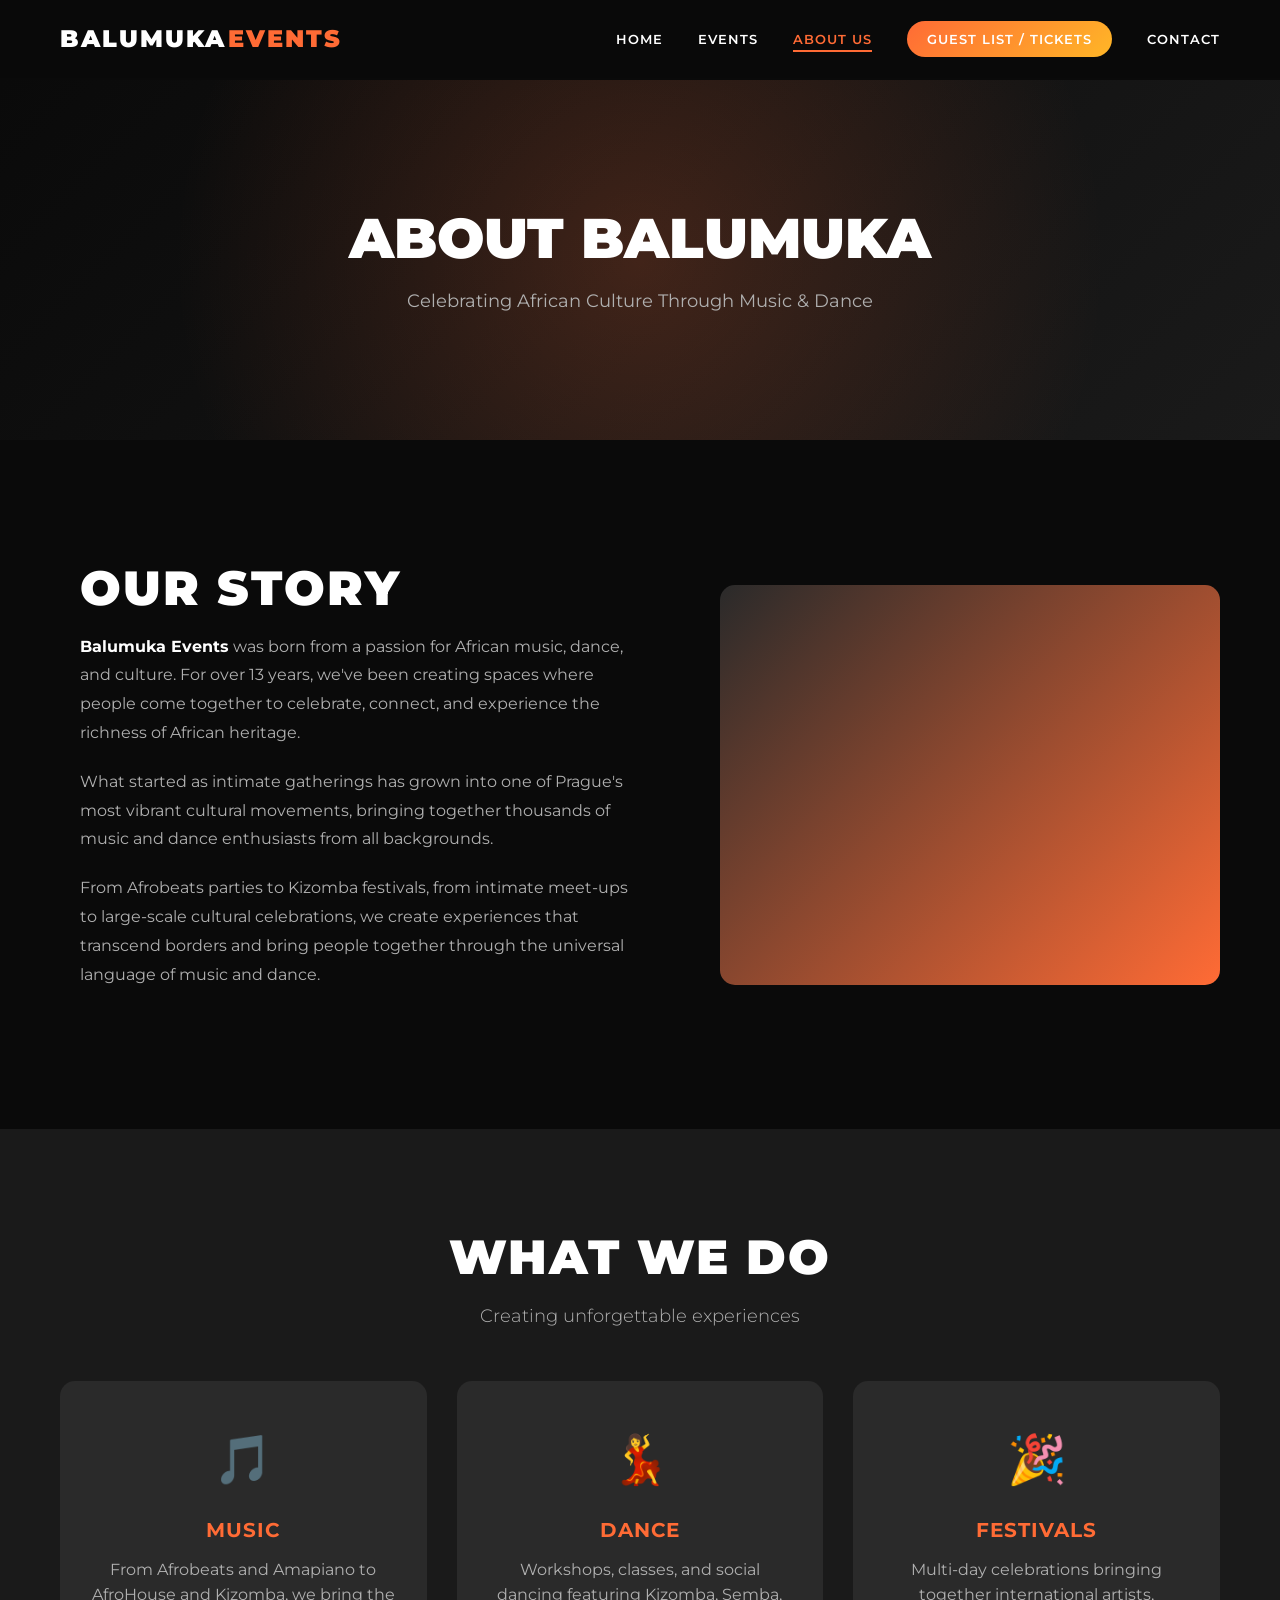
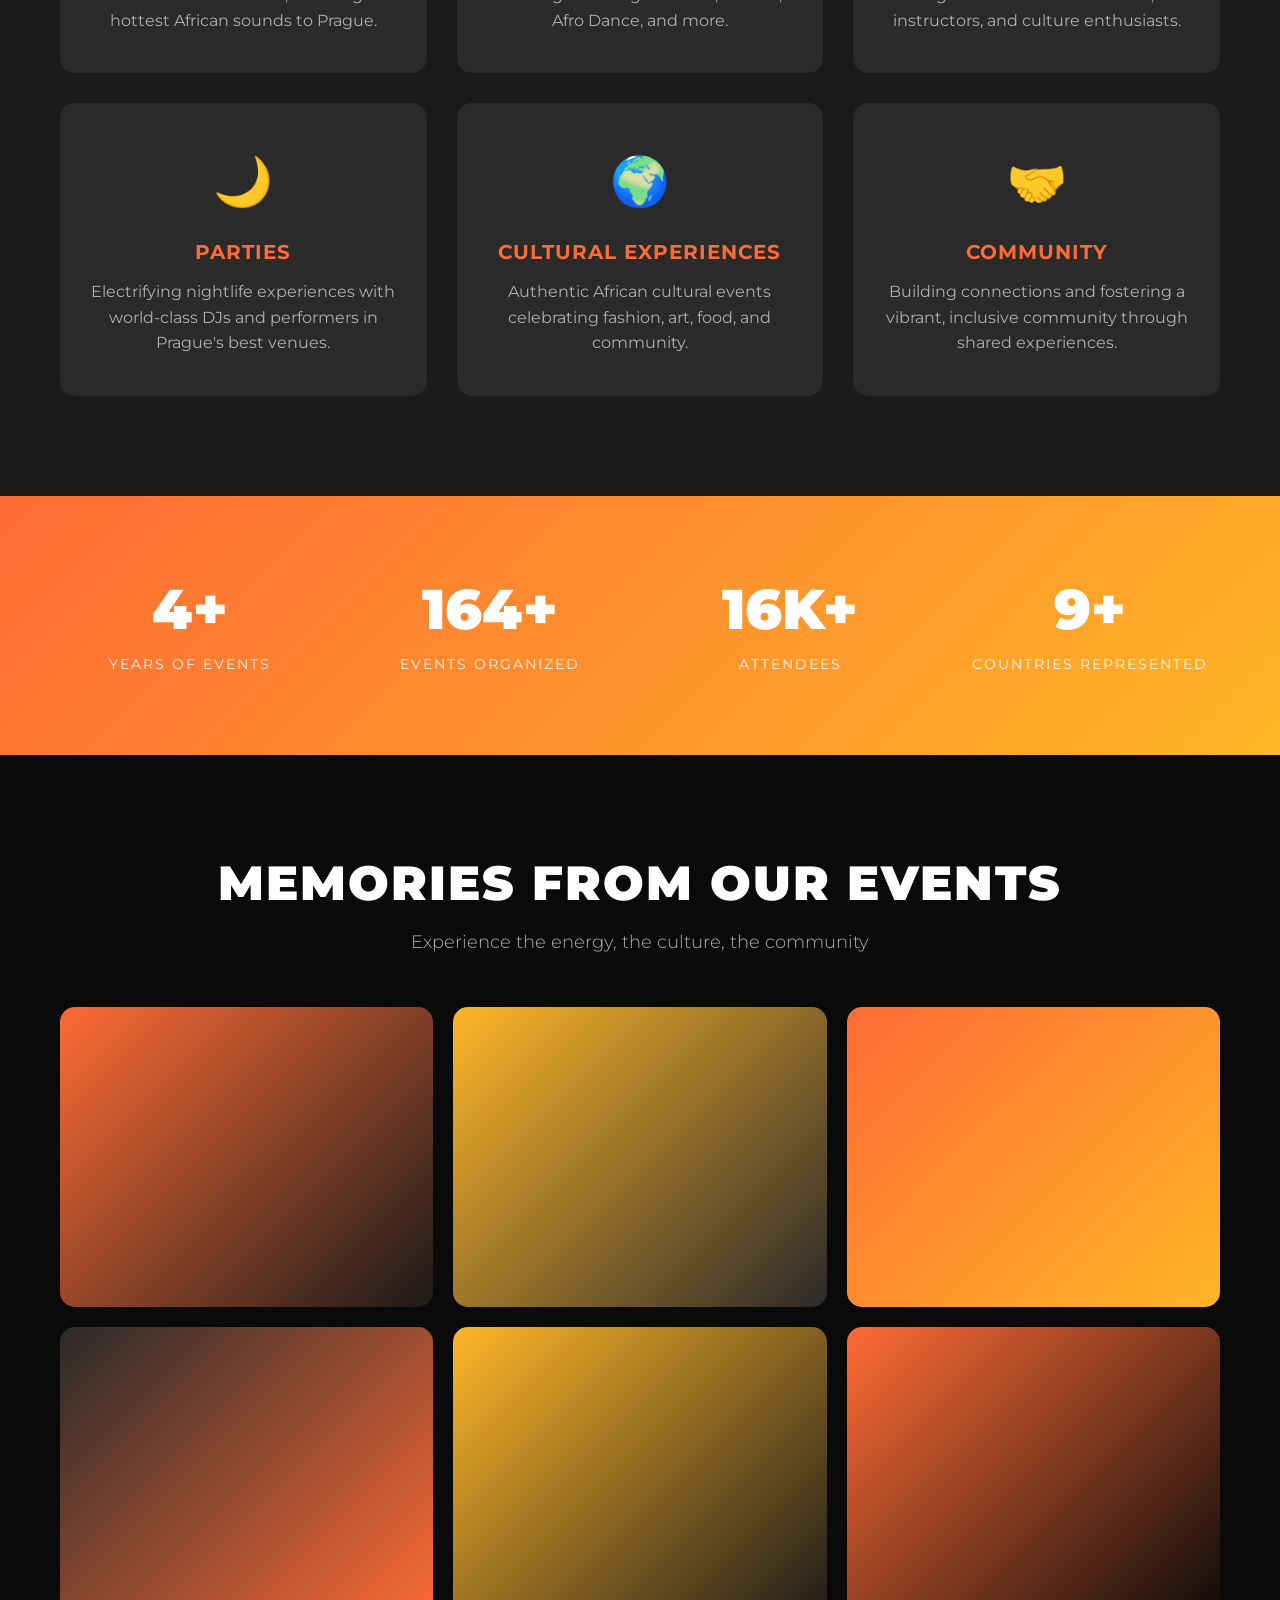
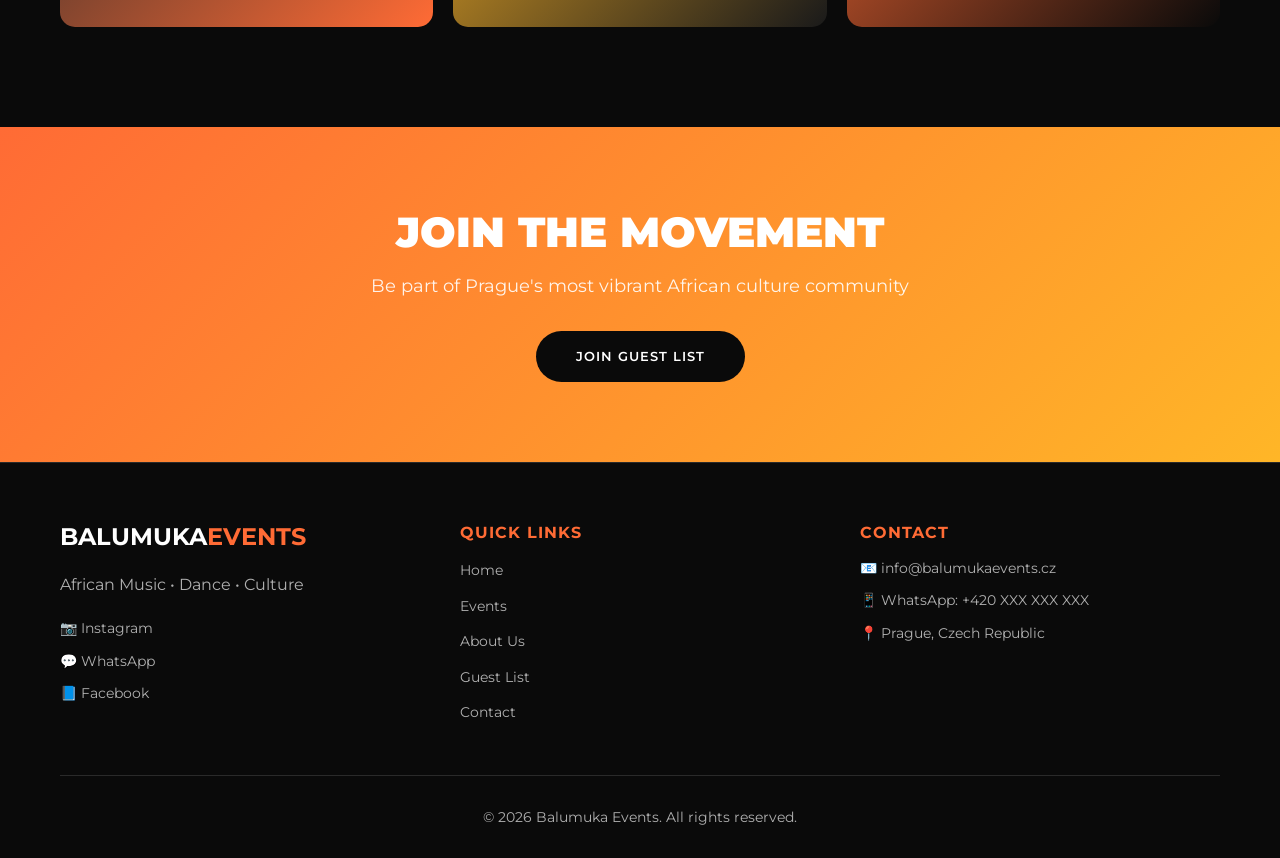
==== mockup/about.html @ b9f4742d "mockup code added" ====
<!DOCTYPE html>
<html lang="en">
<head>
    <meta charset="UTF-8">
    <meta name="viewport" content="width=device-width, initial-scale=1.0">
    <title>About Us - BALUMUKA EVENTS</title>
    <link rel="stylesheet" href="styles.css">
    <link rel="preconnect" href="https://fonts.googleapis.com">
    <link rel="preconnect" href="https://fonts.gstatic.com" crossorigin>
    <link href="https://fonts.googleapis.com/css2?family=Montserrat:wght@300;400;600;700;900&family=Playfair+Display:wght@700;900&display=swap" rel="stylesheet">
</head>
<body>
    <!-- Navigation -->
    <nav class="navbar" id="navbar">
        <div class="container nav-container">
            <div class="logo">
                <a href="index.html">BALUMUKA<span class="logo-accent">EVENTS</span></a>
            </div>
            <div class="nav-toggle" id="navToggle">
                <span></span>
                <span></span>
                <span></span>
            </div>
            <ul class="nav-menu" id="navMenu">
                <li><a href="index.html">HOME</a></li>
                <li><a href="events.html">EVENTS</a></li>
                <li><a href="about.html" class="active">ABOUT US</a></li>
                <li><a href="guestlist.html" class="btn-highlight">GUEST LIST / TICKETS</a></li>
                <li><a href="contact.html">CONTACT</a></li>
            </ul>
        </div>
    </nav>

    <!-- Page Header -->
    <section class="page-header">
        <div class="page-header-overlay"></div>
        <div class="container">
            <h1 class="page-title">ABOUT BALUMUKA</h1>
            <p class="page-subtitle">Celebrating African Culture Through Music & Dance</p>
        </div>
    </section>

    <!-- Story Section -->
    <section class="story-section">
        <div class="container">
            <div class="story-grid">
                <div class="story-content">
                    <h2 class="section-title">OUR STORY</h2>
                    <p class="story-text">
                        <strong>Balumuka Events</strong> was born from a passion for African music, dance, and culture. 
                        For over 13 years, we've been creating spaces where people come together to celebrate, 
                        connect, and experience the richness of African heritage.
                    </p>
                    <p class="story-text">
                        What started as intimate gatherings has grown into one of Prague's most vibrant 
                        cultural movements, bringing together thousands of music and dance enthusiasts 
                        from all backgrounds.
                    </p>
                    <p class="story-text">
                        From Afrobeats parties to Kizomba festivals, from intimate meet-ups to 
                        large-scale cultural celebrations, we create experiences that transcend borders 
                        and bring people together through the universal language of music and dance.
                    </p>
                </div>
                <div class="story-image">
                    <div class="story-image-placeholder"></div>
                </div>
            </div>
        </div>
    </section>

    <!-- What We Do Section -->
    <section class="what-we-do">
        <div class="container">
            <h2 class="section-title text-center">WHAT WE DO</h2>
            <p class="section-subtitle text-center">Creating unforgettable experiences</p>
            
            <div class="services-grid">
                <div class="service-card" data-aos="fade-up">
                    <div class="service-icon">🎵</div>
                    <h3>MUSIC</h3>
                    <p>From Afrobeats and Amapiano to AfroHouse and Kizomba, we bring the hottest African sounds to Prague.</p>
                </div>
                
                <div class="service-card" data-aos="fade-up" data-aos-delay="100">
                    <div class="service-icon">💃</div>
                    <h3>DANCE</h3>
                    <p>Workshops, classes, and social dancing featuring Kizomba, Semba, Afro Dance, and more.</p>
                </div>
                
                <div class="service-card" data-aos="fade-up" data-aos-delay="200">
                    <div class="service-icon">🎉</div>
                    <h3>FESTIVALS</h3>
                    <p>Multi-day celebrations bringing together international artists, instructors, and culture enthusiasts.</p>
                </div>
                
                <div class="service-card" data-aos="fade-up" data-aos-delay="300">
                    <div class="service-icon">🌙</div>
                    <h3>PARTIES</h3>
                    <p>Electrifying nightlife experiences with world-class DJs and performers in Prague's best venues.</p>
                </div>
                
                <div class="service-card" data-aos="fade-up" data-aos-delay="400">
                    <div class="service-icon">🌍</div>
                    <h3>CULTURAL EXPERIENCES</h3>
                    <p>Authentic African cultural events celebrating fashion, art, food, and community.</p>
                </div>
                
                <div class="service-card" data-aos="fade-up" data-aos-delay="500">
                    <div class="service-icon">🤝</div>
                    <h3>COMMUNITY</h3>
                    <p>Building connections and fostering a vibrant, inclusive community through shared experiences.</p>
                </div>
            </div>
        </div>
    </section>

    <!-- Stats Section -->
    <section class="stats-section">
        <div class="container">
            <div class="stats-grid">
                <div class="stat-item" data-aos="zoom-in">
                    <h3 class="stat-number">13+</h3>
                    <p class="stat-label">YEARS OF EVENTS</p>
                </div>
                <div class="stat-item" data-aos="zoom-in" data-aos-delay="100">
                    <h3 class="stat-number">500+</h3>
                    <p class="stat-label">EVENTS ORGANIZED</p>
                </div>
                <div class="stat-item" data-aos="zoom-in" data-aos-delay="200">
                    <h3 class="stat-number">50K+</h3>
                    <p class="stat-label">ATTENDEES</p>
                </div>
                <div class="stat-item" data-aos="zoom-in" data-aos-delay="300">
                    <h3 class="stat-number">30+</h3>
                    <p class="stat-label">COUNTRIES REPRESENTED</p>
                </div>
            </div>
        </div>
    </section>

    <!-- Gallery Section -->
    <section class="gallery-section">
        <div class="container">
            <h2 class="section-title text-center">MEMORIES FROM OUR EVENTS</h2>
            <p class="section-subtitle text-center">Experience the energy, the culture, the community</p>
            
            <div class="gallery-grid">
                <div class="gallery-item" data-aos="fade-up">
                    <div class="gallery-image-placeholder gallery-1"></div>
                </div>
                <div class="gallery-item" data-aos="fade-up" data-aos-delay="100">
                    <div class="gallery-image-placeholder gallery-2"></div>
                </div>
                <div class="gallery-item" data-aos="fade-up" data-aos-delay="200">
                    <div class="gallery-image-placeholder gallery-3"></div>
                </div>
                <div class="gallery-item" data-aos="fade-up" data-aos-delay="300">
                    <div class="gallery-image-placeholder gallery-4"></div>
                </div>
                <div class="gallery-item" data-aos="fade-up" data-aos-delay="400">
                    <div class="gallery-image-placeholder gallery-5"></div>
                </div>
                <div class="gallery-item" data-aos="fade-up" data-aos-delay="500">
                    <div class="gallery-image-placeholder gallery-6"></div>
                </div>
            </div>
        </div>
    </section>

    <!-- CTA Section -->
    <section class="cta-section">
        <div class="container">
            <div class="cta-content">
                <h2>JOIN THE MOVEMENT</h2>
                <p>Be part of Prague's most vibrant African culture community</p>
                <a href="guestlist.html" class="btn btn-primary">JOIN GUEST LIST</a>
            </div>
        </div>
    </section>

    <!-- Footer -->
    <footer class="footer">
        <div class="container">
            <div class="footer-grid">
                <div class="footer-section">
                    <h3 class="footer-logo">BALUMUKA<span>EVENTS</span></h3>
                    <p>African Music • Dance • Culture</p>
                    <div class="social-links">
                        <a href="#" class="social-link">📷 Instagram</a>
                        <a href="#" class="social-link">💬 WhatsApp</a>
                        <a href="#" class="social-link">📘 Facebook</a>
                    </div>
                </div>
                <div class="footer-section">
                    <h4>QUICK LINKS</h4>
                    <ul class="footer-links">
                        <li><a href="index.html">Home</a></li>
                        <li><a href="events.html">Events</a></li>
                        <li><a href="about.html">About Us</a></li>
                        <li><a href="guestlist.html">Guest List</a></li>
                        <li><a href="contact.html">Contact</a></li>
                    </ul>
                </div>
                <div class="footer-section">
                    <h4>CONTACT</h4>
                    <ul class="footer-contact">
                        <li>📧 info@balumukaevents.cz</li>
                        <li>📱 WhatsApp: +420 XXX XXX XXX</li>
                        <li>📍 Prague, Czech Republic</li>
                    </ul>
                </div>
            </div>
            <div class="footer-bottom">
                <p>&copy; 2026 Balumuka Events. All rights reserved.</p>
            </div>
        </div>
    </footer>

    <script src="script.js"></script>
</body>
</html>
---- mockup/styles.css ----
/* ===================================
   BALUMUKA EVENTS - MOCKUP STYLES
   Modern African Events Branding
   =================================== */

/* === ROOT VARIABLES === */
:root {
    --primary-color: #FF6B35;
    --secondary-color: #FFB627;
    --accent-gold: #FFD700;
    --dark-bg: #0A0A0A;
    --dark-secondary: #1A1A1A;
    --dark-tertiary: #2A2A2A;
    --light-text: #FFFFFF;
    --gray-text: #B0B0B0;
    --transition: all 0.3s ease;
}

/* === RESET & BASE === */
* {
    margin: 0;
    padding: 0;
    box-sizing: border-box;
}

body {
    font-family: 'Montserrat', sans-serif;
    background-color: var(--dark-bg);
    color: var(--light-text);
    line-height: 1.6;
    overflow-x: hidden;
}

h1, h2, h3, h4, h5, h6 {
    font-weight: 700;
    line-height: 1.2;
}

a {
    text-decoration: none;
    color: inherit;
    transition: var(--transition);
}

img {
    max-width: 100%;
    display: block;
}

/* === CONTAINER === */
.container {
    max-width: 1200px;
    margin: 0 auto;
    padding: 0 20px;
}

/* === NAVIGATION === */
.navbar {
    position: fixed;
    top: 0;
    left: 0;
    right: 0;
    background: rgba(10, 10, 10, 0.95);
    backdrop-filter: blur(10px);
    z-index: 1000;
    padding: 20px 0;
    transition: var(--transition);
}

.navbar.scrolled {
    padding: 15px 0;
    box-shadow: 0 2px 20px rgba(255, 107, 53, 0.1);
}

.nav-container {
    display: flex;
    justify-content: space-between;
    align-items: center;
}

.logo a {
    font-size: 24px;
    font-weight: 900;
    letter-spacing: 2px;
}

.logo-accent {
    color: var(--primary-color);
    margin-left: 2px;
}

.nav-menu {
    display: flex;
    list-style: none;
    gap: 35px;
    align-items: center;
}

.nav-menu a {
    font-size: 13px;
    font-weight: 600;
    letter-spacing: 1px;
    text-transform: uppercase;
    position: relative;
}

.nav-menu a:hover,
.nav-menu a.active {
    color: var(--primary-color);
}

.nav-menu a::after {
    content: '';
    position: absolute;
    bottom: -5px;
    left: 0;
    width: 0;
    height: 2px;
    background: var(--primary-color);
    transition: width 0.3s ease;
}

.nav-menu a:hover::after,
.nav-menu a.active::after {
    width: 100%;
}

.btn-highlight {
    background: linear-gradient(135deg, var(--primary-color), var(--secondary-color));
    padding: 10px 20px !important;
    border-radius: 25px;
}

.btn-highlight::after {
    display: none;
}

.btn-highlight:hover {
    transform: translateY(-2px);
    box-shadow: 0 5px 20px rgba(255, 107, 53, 0.4);
}

/* Mobile Menu Toggle */
.nav-toggle {
    display: none;
    flex-direction: column;
    cursor: pointer;
    gap: 5px;
}

.nav-toggle span {
    width: 25px;
    height: 3px;
    background: var(--light-text);
    transition: var(--transition);
}

/* === HERO SECTION === */
.hero {
    height: 100vh;
    position: relative;
    display: flex;
    align-items: center;
    justify-content: center;
    background: linear-gradient(135deg, #0A0A0A 0%, #1A1A1A 50%, #0A0A0A 100%);
    overflow: hidden;
}

.hero::before {
    content: '';
    position: absolute;
    top: 0;
    left: 0;
    right: 0;
    bottom: 0;
    background: 
        radial-gradient(circle at 20% 50%, rgba(255, 107, 53, 0.15) 0%, transparent 50%),
        radial-gradient(circle at 80% 50%, rgba(255, 182, 39, 0.15) 0%, transparent 50%);
    animation: pulse 8s ease-in-out infinite;
}

@keyframes pulse {
    0%, 100% { opacity: 1; }
    50% { opacity: 0.6; }
}

.hero-overlay {
    position: absolute;
    top: 0;
    left: 0;
    right: 0;
    bottom: 0;
    background: url('data:image/svg+xml,<svg xmlns="http://www.w3.org/2000/svg" viewBox="0 0 100 100"><circle cx="50" cy="50" r="1" fill="rgba(255,255,255,0.1)"/></svg>');
    background-size: 50px 50px;
    opacity: 0.3;
}

.hero-content {
    position: relative;
    z-index: 2;
    text-align: center;
    max-width: 900px;
    padding: 0 20px;
}

.hero-title {
    font-size: clamp(36px, 8vw, 72px);
    font-weight: 900;
    margin-bottom: 20px;
    line-height: 1.1;
    background: linear-gradient(135deg, #FFFFFF, var(--primary-color), var(--secondary-color));
    -webkit-background-clip: text;
    -webkit-text-fill-color: transparent;
    background-clip: text;
    animation: fadeInUp 1s ease;
}

.hero-subtitle {
    font-size: clamp(16px, 3vw, 22px);
    color: var(--gray-text);
    margin-bottom: 40px;
    font-weight: 300;
    animation: fadeInUp 1s ease 0.2s both;
}

.hero-buttons {
    display: flex;
    gap: 20px;
    justify-content: center;
    flex-wrap: wrap;
    animation: fadeInUp 1s ease 0.4s both;
}

.scroll-indicator {
    position: absolute;
    bottom: 40px;
    left: 50%;
    transform: translateX(-50%);
    text-align: center;
    animation: bounce 2s infinite;
}

.scroll-indicator span {
    font-size: 12px;
    letter-spacing: 2px;
    color: var(--gray-text);
}

.scroll-line {
    width: 2px;
    height: 30px;
    background: linear-gradient(to bottom, var(--primary-color), transparent);
    margin: 10px auto 0;
}

@keyframes fadeInUp {
    from {
        opacity: 0;
        transform: translateY(30px);
    }
    to {
        opacity: 1;
        transform: translateY(0);
    }
}

@keyframes bounce {
    0%, 100% { transform: translateX(-50%) translateY(0); }
    50% { transform: translateX(-50%) translateY(-10px); }
}

/* === BUTTONS === */
.btn {
    display: inline-block;
    padding: 15px 40px;
    font-weight: 600;
    letter-spacing: 1px;
    text-transform: uppercase;
    font-size: 13px;
    border-radius: 30px;
    cursor: pointer;
    transition: var(--transition);
    border: none;
}

.btn-primary {
    background: linear-gradient(135deg, var(--primary-color), var(--secondary-color));
    color: var(--light-text);
}

.btn-primary:hover {
    transform: translateY(-3px);
    box-shadow: 0 10px 30px rgba(255, 107, 53, 0.4);
}

.btn-secondary {
    background: transparent;
    border: 2px solid var(--primary-color);
    color: var(--light-text);
}

.btn-secondary:hover {
    background: var(--primary-color);
    transform: translateY(-3px);
}

.btn-outline {
    background: transparent;
    border: 2px solid var(--light-text);
    color: var(--light-text);
}

.btn-outline:hover {
    background: var(--light-text);
    color: var(--dark-bg);
}

.btn-small {
    padding: 10px 25px;
    font-size: 12px;
}

.btn-full {
    width: 100%;
}

/* === SECTIONS === */
section {
    padding: 100px 0;
}

.section-header {
    text-align: center;
    margin-bottom: 60px;
}

.section-title {
    font-size: clamp(32px, 5vw, 48px);
    font-weight: 900;
    margin-bottom: 15px;
    letter-spacing: 2px;
}

.section-subtitle {
    font-size: 18px;
    color: var(--gray-text);
    font-weight: 300;
}

.text-center {
    text-align: center;
}

.section-footer {
    text-align: center;
    margin-top: 50px;
}

/* === UPCOMING EVENTS SECTION === */
.upcoming-events {
    background: var(--dark-secondary);
    position: relative;
}

.events-grid {
    display: grid;
    grid-template-columns: repeat(auto-fit, minmax(320px, 1fr));
    gap: 30px;
}

.event-card {
    background: var(--dark-tertiary);
    border-radius: 15px;
    overflow: hidden;
    transition: var(--transition);
    cursor: pointer;
}

.event-card:hover {
    transform: translateY(-10px);
    box-shadow: 0 15px 40px rgba(255, 107, 53, 0.2);
}

.event-image {
    position: relative;
    height: 250px;
    overflow: hidden;
}

.event-image-placeholder {
    width: 100%;
    height: 100%;
    background: linear-gradient(135deg, var(--dark-tertiary), var(--dark-secondary));
    position: relative;
}

/* Event Image Placeholders with African Patterns */
.afro-meetup {
    background: linear-gradient(135deg, #FF6B35, #1A1A1A),
                repeating-linear-gradient(45deg, transparent, transparent 10px, rgba(255, 107, 53, 0.1) 10px, rgba(255, 107, 53, 0.1) 20px);
    background-blend-mode: overlay;
}

.afrorave {
    background: linear-gradient(135deg, #FFB627, #0A0A0A),
                radial-gradient(circle at 50% 50%, rgba(255, 182, 39, 0.2) 0%, transparent 50%);
    background-blend-mode: overlay;
}

.kizomba {
    background: linear-gradient(135deg, #FF6B35, #FFB627, #0A0A0A);
}

.workshop {
    background: linear-gradient(135deg, #2A2A2A, var(--primary-color));
}

.party {
    background: linear-gradient(135deg, var(--secondary-color), #1A1A1A);
}

.rooftop {
    background: linear-gradient(to bottom, var(--primary-color), var(--dark-bg));
}

.event-tag {
    position: absolute;
    top: 15px;
    left: 15px;
    background: var(--primary-color);
    color: var(--light-text);
    padding: 5px 15px;
    border-radius: 20px;
    font-size: 11px;
    font-weight: 700;
    letter-spacing: 1px;
    text-transform: uppercase;
}

.event-tag.hot {
    background: var(--secondary-color);
    animation: pulse-tag 2s infinite;
}

.event-tag.festival {
    background: linear-gradient(135deg, var(--primary-color), var(--secondary-color));
}

@keyframes pulse-tag {
    0%, 100% { transform: scale(1); }
    50% { transform: scale(1.05); }
}

.event-content {
    display: flex;
    gap: 20px;
    padding: 25px;
}

.event-date {
    display: flex;
    flex-direction: column;
    align-items: center;
    justify-content: center;
    background: var(--dark-secondary);
    padding: 15px;
    border-radius: 10px;
    min-width: 70px;
}

.date-day {
    font-size: 28px;
    font-weight: 900;
    color: var(--primary-color);
    line-height: 1;
}

.date-month {
    font-size: 14px;
    font-weight: 600;
    color: var(--gray-text);
    text-transform: uppercase;
}

.event-details {
    flex: 1;
}

.event-title {
    font-size: 20px;
    font-weight: 700;
    margin-bottom: 10px;
    letter-spacing: 1px;
}

.event-info {
    display: flex;
    flex-direction: column;
    gap: 5px;
    margin-bottom: 10px;
    font-size: 13px;
    color: var(--gray-text);
}

.event-description {
    font-size: 14px;
    color: var(--gray-text);
    margin-bottom: 15px;
    line-height: 1.5;
}

.featured-large {
    grid-column: span 2;
}

@media (max-width: 768px) {
    .featured-large {
        grid-column: span 1;
    }
}

/* === ABOUT PREVIEW === */
.about-preview {
    background: var(--dark-bg);
}

.about-grid {
    display: grid;
    grid-template-columns: 1fr 1fr;
    gap: 60px;
    align-items: center;
}

.about-image-placeholder {
    width: 100%;
    height: 500px;
    background: linear-gradient(135deg, var(--primary-color), var(--secondary-color));
    border-radius: 15px;
}

.about-content {
    padding: 20px;
}

.about-text {
    font-size: 16px;
    color: var(--gray-text);
    margin-bottom: 20px;
    line-height: 1.8;
}

.about-features {
    display: grid;
    grid-template-columns: repeat(2, 1fr);
    gap: 20px;
    margin: 30px 0;
}

.feature-item {
    display: flex;
    align-items: center;
    gap: 10px;
    font-weight: 600;
}

.feature-icon {
    font-size: 24px;
}

.about-highlight {
    background: var(--dark-tertiary);
    padding: 30px;
    border-radius: 10px;
    text-align: center;
    margin: 30px 0;
}

.about-highlight h3 {
    font-size: 48px;
    color: var(--primary-color);
    margin-bottom: 5px;
}

.about-highlight p {
    color: var(--gray-text);
    letter-spacing: 2px;
    font-size: 14px;
}

@media (max-width: 768px) {
    .about-grid {
        grid-template-columns: 1fr;
        gap: 40px;
    }
}

/* === NEWSLETTER === */
.newsletter {
    background: linear-gradient(135deg, var(--primary-color), var(--secondary-color));
    padding: 80px 0;
}

.newsletter-content {
    text-align: center;
    max-width: 600px;
    margin: 0 auto;
}

.newsletter-content h2 {
    font-size: 36px;
    margin-bottom: 10px;
}

.newsletter-content p {
    font-size: 18px;
    margin-bottom: 30px;
    opacity: 0.9;
}

.newsletter-form {
    display: flex;
    gap: 10px;
    max-width: 500px;
    margin: 0 auto;
}

.newsletter-form input {
    flex: 1;
    padding: 15px 20px;
    border: none;
    border-radius: 30px;
    font-size: 14px;
    outline: none;
}

.newsletter-form button {
    white-space: nowrap;
}

@media (max-width: 600px) {
    .newsletter-form {
        flex-direction: column;
    }
}

/* === PAGE HEADER === */
.page-header {
    height: 40vh;
    min-height: 300px;
    display: flex;
    align-items: center;
    justify-content: center;
    position: relative;
    background: linear-gradient(135deg, var(--dark-bg), var(--dark-secondary));
    margin-top: 80px;
}

.page-header-overlay {
    position: absolute;
    top: 0;
    left: 0;
    right: 0;
    bottom: 0;
    background: radial-gradient(circle at 50% 50%, rgba(255, 107, 53, 0.2) 0%, transparent 70%);
}

.page-header .container {
    position: relative;
    z-index: 2;
    text-align: center;
}

.page-title {
    font-size: clamp(36px, 6vw, 56px);
    font-weight: 900;
    margin-bottom: 15px;
}

.page-subtitle {
    font-size: 18px;
    color: var(--gray-text);
}

/* === EVENTS FILTER === */
.events-filter {
    background: var(--dark-secondary);
    padding: 30px 0;
}

.filter-buttons {
    display: flex;
    justify-content: center;
    gap: 15px;
    flex-wrap: wrap;
}

.filter-btn {
    padding: 10px 25px;
    background: var(--dark-tertiary);
    border: 2px solid transparent;
    color: var(--light-text);
    border-radius: 25px;
    cursor: pointer;
    font-weight: 600;
    font-size: 12px;
    letter-spacing: 1px;
    transition: var(--transition);
}

.filter-btn:hover,
.filter-btn.active {
    background: var(--primary-color);
    border-color: var(--primary-color);
}

/* === EVENTS LISTING === */
.events-listing {
    background: var(--dark-bg);
}

/* === STORY SECTION === */
.story-section {
    background: var(--dark-bg);
}

.story-grid {
    display: grid;
    grid-template-columns: 1.2fr 1fr;
    gap: 60px;
    align-items: center;
}

.story-content {
    padding: 20px;
}

.story-text {
    font-size: 16px;
    color: var(--gray-text);
    margin-bottom: 20px;
    line-height: 1.8;
}

.story-text strong {
    color: var(--light-text);
    font-weight: 700;
}

.story-image-placeholder {
    width: 100%;
    height: 400px;
    background: linear-gradient(135deg, var(--dark-tertiary), var(--primary-color));
    border-radius: 15px;
}

@media (max-width: 768px) {
    .story-grid {
        grid-template-columns: 1fr;
        gap: 40px;
    }
}

/* === WHAT WE DO === */
.what-we-do {
    background: var(--dark-secondary);
}

.services-grid {
    display: grid;
    grid-template-columns: repeat(auto-fit, minmax(280px, 1fr));
    gap: 30px;
    margin-top: 50px;
}

.service-card {
    background: var(--dark-tertiary);
    padding: 40px 30px;
    border-radius: 15px;
    text-align: center;
    transition: var(--transition);
}

.service-card:hover {
    transform: translateY(-10px);
    background: var(--dark-bg);
    box-shadow: 0 15px 40px rgba(255, 107, 53, 0.2);
}

.service-icon {
    font-size: 48px;
    margin-bottom: 20px;
}

.service-card h3 {
    font-size: 20px;
    margin-bottom: 15px;
    color: var(--primary-color);
    letter-spacing: 1px;
}

.service-card p {
    color: var(--gray-text);
    line-height: 1.6;
}

/* === STATS SECTION === */
.stats-section {
    background: linear-gradient(135deg, var(--primary-color), var(--secondary-color));
    padding: 80px 0;
}

.stats-grid {
    display: grid;
    grid-template-columns: repeat(auto-fit, minmax(200px, 1fr));
    gap: 40px;
}

.stat-item {
    text-align: center;
}

.stat-number {
    font-size: 56px;
    font-weight: 900;
    margin-bottom: 10px;
}

.stat-label {
    font-size: 14px;
    letter-spacing: 2px;
    opacity: 0.9;
}

/* === GALLERY SECTION === */
.gallery-section {
    background: var(--dark-bg);
}

.gallery-grid {
    display: grid;
    grid-template-columns: repeat(auto-fit, minmax(300px, 1fr));
    gap: 20px;
    margin-top: 50px;
}

.gallery-item {
    border-radius: 15px;
    overflow: hidden;
    cursor: pointer;
    transition: var(--transition);
}

.gallery-item:hover {
    transform: scale(1.05);
}

.gallery-image-placeholder {
    width: 100%;
    height: 300px;
    background: var(--dark-tertiary);
}

.gallery-1 { background: linear-gradient(135deg, #FF6B35, #1A1A1A); }
.gallery-2 { background: linear-gradient(135deg, #FFB627, #2A2A2A); }
.gallery-3 { background: linear-gradient(135deg, #FF6B35, #FFB627); }
.gallery-4 { background: linear-gradient(135deg, #2A2A2A, #FF6B35); }
.gallery-5 { background: linear-gradient(135deg, #FFB627, #1A1A1A); }
.gallery-6 { background: linear-gradient(135deg, #FF6B35, #0A0A0A); }

/* === GUESTLIST SECTION === */
.guestlist-section {
    background: var(--dark-bg);
}

.guestlist-grid {
    display: grid;
    grid-template-columns: 1.5fr 1fr;
    gap: 50px;
}

.form-container {
    background: var(--dark-secondary);
    padding: 40px;
    border-radius: 15px;
}

.form-header {
    margin-bottom: 30px;
}

.form-header h2 {
    font-size: 32px;
    margin-bottom: 10px;
}

.form-header p {
    color: var(--gray-text);
}

.form-group {
    margin-bottom: 20px;
}

.form-group label {
    display: block;
    margin-bottom: 8px;
    font-weight: 600;
    font-size: 14px;
    color: var(--gray-text);
}

.form-group input,
.form-group select,
.form-group textarea {
    width: 100%;
    padding: 12px 15px;
    background: var(--dark-tertiary);
    border: 2px solid transparent;
    border-radius: 8px;
    color: var(--light-text);
    font-size: 14px;
    transition: var(--transition);
    font-family: 'Montserrat', sans-serif;
}

.form-group input:focus,
.form-group select:focus,
.form-group textarea:focus {
    outline: none;
    border-color: var(--primary-color);
}

.checkbox-group {
    display: flex;
    align-items: center;
}

.checkbox-label {
    display: flex;
    align-items: center;
    gap: 10px;
    cursor: pointer;
}

.checkbox-label input[type="checkbox"] {
    width: auto;
    cursor: pointer;
}

.form-success {
    text-align: center;
    padding: 60px 20px;
}

.success-icon {
    width: 80px;
    height: 80px;
    margin: 0 auto 20px;
    background: var(--primary-color);
    border-radius: 50%;
    display: flex;
    align-items: center;
    justify-content: center;
    font-size: 48px;
    color: var(--light-text);
}

.form-success h3 {
    font-size: 28px;
    margin-bottom: 10px;
}

.form-success p {
    color: var(--gray-text);
}

/* === EVENTS SIDEBAR === */
.events-sidebar {
    background: var(--dark-secondary);
    padding: 30px;
    border-radius: 15px;
    height: fit-content;
}

.events-sidebar h3 {
    font-size: 20px;
    margin-bottom: 25px;
    letter-spacing: 1px;
}

.sidebar-event {
    display: flex;
    gap: 15px;
    padding: 20px;
    background: var(--dark-tertiary);
    border-radius: 10px;
    margin-bottom: 15px;
    transition: var(--transition);
}

.sidebar-event:hover {
    background: var(--dark-bg);
    transform: translateX(5px);
}

.sidebar-event.featured {
    border: 2px solid var(--primary-color);
}

.sidebar-date {
    display: flex;
    flex-direction: column;
    align-items: center;
    justify-content: center;
    background: var(--dark-bg);
    padding: 10px;
    border-radius: 8px;
    min-width: 60px;
}

.sidebar-date .date-day {
    font-size: 20px;
}

.sidebar-info h4 {
    font-size: 14px;
    margin-bottom: 8px;
}

.sidebar-info p {
    font-size: 12px;
    color: var(--gray-text);
    margin-bottom: 3px;
}

/* === BENEFITS SECTION === */
.benefits-section {
    background: var(--dark-secondary);
}

.benefits-grid {
    display: grid;
    grid-template-columns: repeat(auto-fit, minmax(250px, 1fr));
    gap: 30px;
    margin-top: 50px;
}

.benefit-card {
    text-align: center;
    padding: 30px;
}

.benefit-icon {
    font-size: 48px;
    margin-bottom: 20px;
}

.benefit-card h3 {
    font-size: 16px;
    margin-bottom: 10px;
    letter-spacing: 1px;
}

.benefit-card p {
    color: var(--gray-text);
    font-size: 14px;
}

/* === CONTACT SECTION === */
.contact-section {
    background: var(--dark-bg);
}

.contact-grid {
    display: grid;
    grid-template-columns: 1.5fr 1fr;
    gap: 50px;
}

.contact-form-container {
    background: var(--dark-secondary);
    padding: 40px;
    border-radius: 15px;
}

.contact-intro {
    color: var(--gray-text);
    margin-bottom: 30px;
}

.contact-info-container {
    background: var(--dark-secondary);
    padding: 40px;
    border-radius: 15px;
}

.contact-info-card {
    margin-bottom: 30px;
    padding: 25px;
    background: var(--dark-tertiary);
    border-radius: 10px;
}

.contact-info-icon {
    font-size: 32px;
    margin-bottom: 10px;
}

.contact-info-card h3 {
    font-size: 18px;
    margin-bottom: 10px;
}

.contact-info-card p {
    color: var(--gray-text);
    font-size: 14px;
}

.contact-info-card a {
    color: var(--primary-color);
}

.contact-info-card a:hover {
    text-decoration: underline;
}

.contact-note {
    font-size: 12px !important;
    margin-top: 5px;
}

.social-links-vertical {
    display: flex;
    flex-direction: column;
    gap: 10px;
}

.social-link-item {
    color: var(--gray-text);
    font-size: 14px;
    transition: var(--transition);
}

.social-link-item:hover {
    color: var(--primary-color);
}

.contact-hours {
    margin-top: 30px;
    padding: 25px;
    background: var(--dark-tertiary);
    border-radius: 10px;
}

.contact-hours h3 {
    font-size: 16px;
    margin-bottom: 10px;
    color: var(--primary-color);
}

.contact-hours p {
    color: var(--gray-text);
    font-size: 14px;
    margin-bottom: 10px;
}

.contact-hours ul {
    list-style: none;
    padding-left: 0;
}

.contact-hours li {
    color: var(--gray-text);
    font-size: 14px;
    padding: 5px 0;
}

/* === PARTNERSHIP SECTION === */
.partnership-section {
    background: var(--dark-secondary);
}

.partnership-grid {
    display: grid;
    grid-template-columns: repeat(auto-fit, minmax(250px, 1fr));
    gap: 30px;
    margin-top: 50px;
}

.partnership-card {
    text-align: center;
    padding: 40px 30px;
    background: var(--dark-tertiary);
    border-radius: 15px;
    transition: var(--transition);
}

.partnership-card:hover {
    transform: translateY(-10px);
    box-shadow: 0 15px 40px rgba(255, 107, 53, 0.2);
}

.partnership-icon {
    font-size: 48px;
    margin-bottom: 20px;
}

.partnership-card h3 {
    font-size: 18px;
    margin-bottom: 15px;
    color: var(--primary-color);
}

.partnership-card p {
    color: var(--gray-text);
    font-size: 14px;
    line-height: 1.6;
}

/* === CTA SECTION === */
.cta-section {
    background: linear-gradient(135deg, var(--primary-color), var(--secondary-color));
    padding: 80px 0;
}

.cta-content {
    text-align: center;
}

.cta-content h2 {
    font-size: 42px;
    margin-bottom: 15px;
    font-weight: 900;
}

.cta-content p {
    font-size: 18px;
    margin-bottom: 30px;
    opacity: 0.9;
}

.cta-content .btn {
    background: var(--dark-bg);
    color: var(--light-text);
}

.cta-content .btn:hover {
    background: var(--light-text);
    color: var(--dark-bg);
}

/* === FOOTER === */
.footer {
    background: var(--dark-bg);
    padding: 60px 0 30px;
    border-top: 1px solid var(--dark-tertiary);
}

.footer-grid {
    display: grid;
    grid-template-columns: repeat(auto-fit, minmax(250px, 1fr));
    gap: 40px;
    margin-bottom: 40px;
}

.footer-section h3 {
    font-size: 24px;
    margin-bottom: 20px;
}

.footer-logo span {
    color: var(--primary-color);
}

.footer-section p {
    color: var(--gray-text);
    margin-bottom: 20px;
}

.footer-section h4 {
    font-size: 16px;
    margin-bottom: 15px;
    color: var(--primary-color);
    letter-spacing: 1px;
}

.social-links {
    display: flex;
    flex-direction: column;
    gap: 10px;
}

.social-link {
    color: var(--gray-text);
    transition: var(--transition);
    font-size: 14px;
}

.social-link:hover {
    color: var(--primary-color);
}

.footer-links {
    list-style: none;
}

.footer-links li {
    margin-bottom: 10px;
}

.footer-links a {
    color: var(--gray-text);
    font-size: 14px;
    transition: var(--transition);
}

.footer-links a:hover {
    color: var(--primary-color);
    padding-left: 5px;
}

.footer-contact {
    list-style: none;
}

.footer-contact li {
    color: var(--gray-text);
    font-size: 14px;
    margin-bottom: 10px;
}

.footer-bottom {
    text-align: center;
    padding-top: 30px;
    border-top: 1px solid var(--dark-tertiary);
}

.footer-bottom p {
    color: var(--gray-text);
    font-size: 14px;
}

/* === RESPONSIVE === */
@media (max-width: 968px) {
    .nav-menu {
        position: fixed;
        left: -100%;
        top: 80px;
        flex-direction: column;
        background: var(--dark-bg);
        width: 100%;
        text-align: center;
        transition: 0.3s;
        box-shadow: 0 10px 27px rgba(0, 0, 0, 0.8);
        padding: 40px 0;
        gap: 20px;
    }

    .nav-menu.active {
        left: 0;
    }

    .nav-toggle {
        display: flex;
    }

    .guestlist-grid,
    .contact-grid {
        grid-template-columns: 1fr;
    }
}

@media (max-width: 600px) {
    .hero-buttons {
        flex-direction: column;
        width: 100%;
    }

    .hero-buttons .btn {
        width: 100%;
    }

    section {
        padding: 60px 0;
    }

    .about-features {
        grid-template-columns: 1fr;
    }
}

/* === ANIMATIONS === */
[data-aos="fade-up"] {
    animation: fadeInUp 0.8s ease;
}

[data-aos="fade-right"] {
    animation: fadeInRight 0.8s ease;
}

[data-aos="fade-left"] {
    animation: fadeInLeft 0.8s ease;
}

[data-aos="zoom-in"] {
    animation: zoomIn 0.8s ease;
}

@keyframes fadeInRight {
    from {
        opacity: 0;
        transform: translateX(-30px);
    }
    to {
        opacity: 1;
        transform: translateX(0);
    }
}

@keyframes fadeInLeft {
    from {
        opacity: 0;
        transform: translateX(30px);
    }
    to {
        opacity: 1;
        transform: translateX(0);
    }
}

@keyframes zoomIn {
    from {
        opacity: 0;
        transform: scale(0.9);
    }
    to {
        opacity: 1;
        transform: scale(1);
    }
}
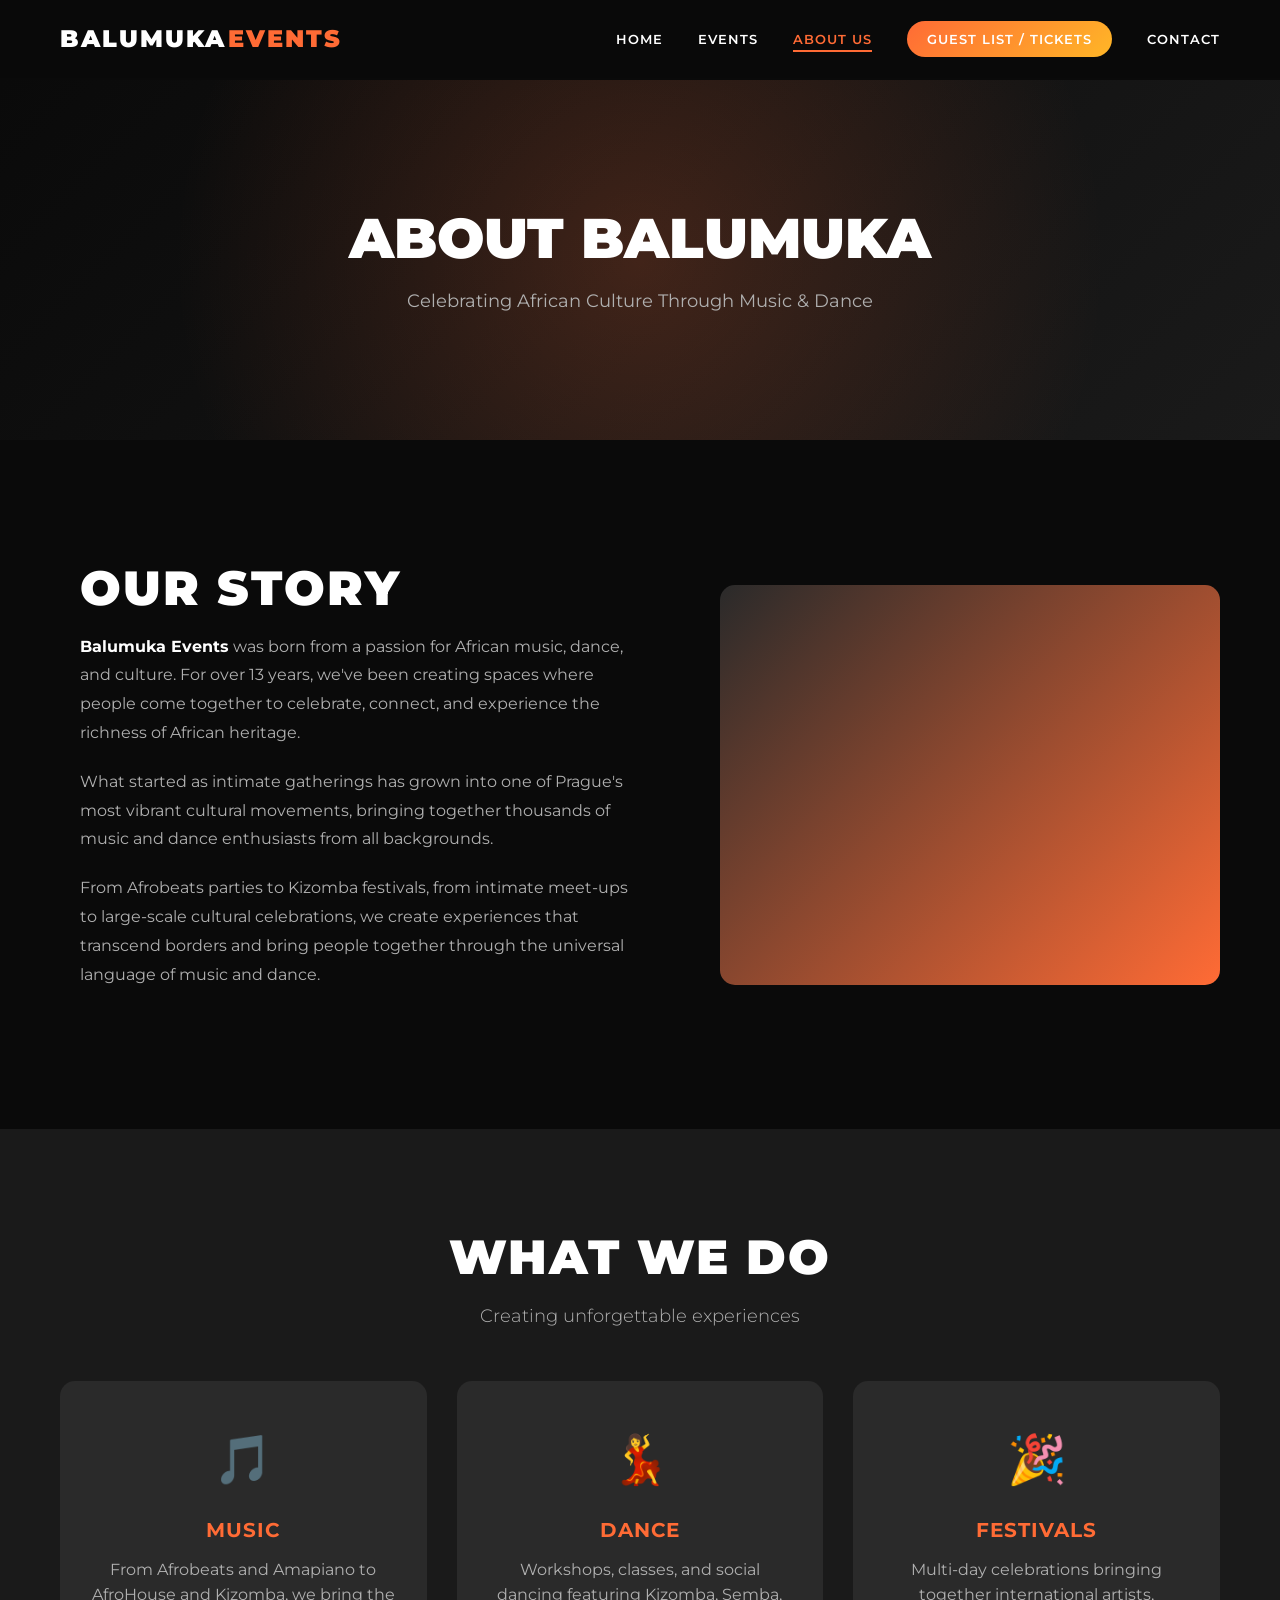
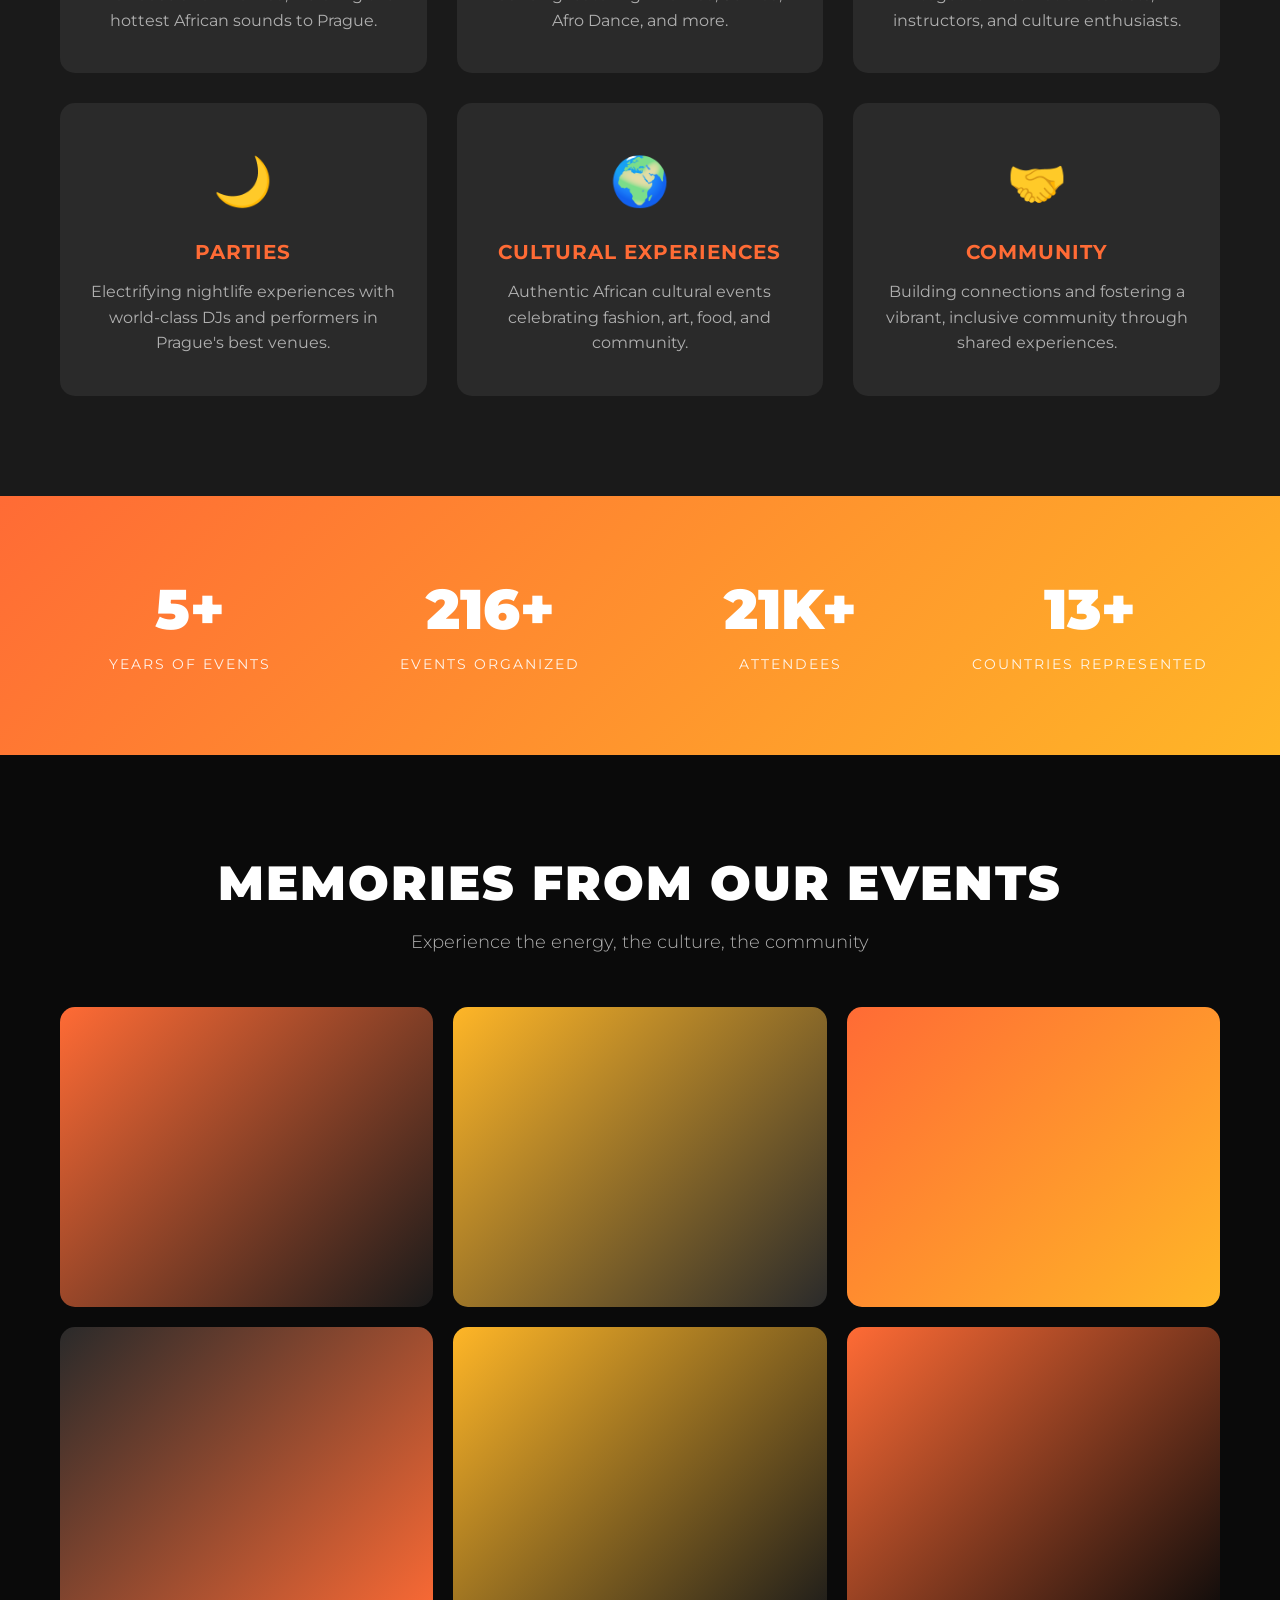
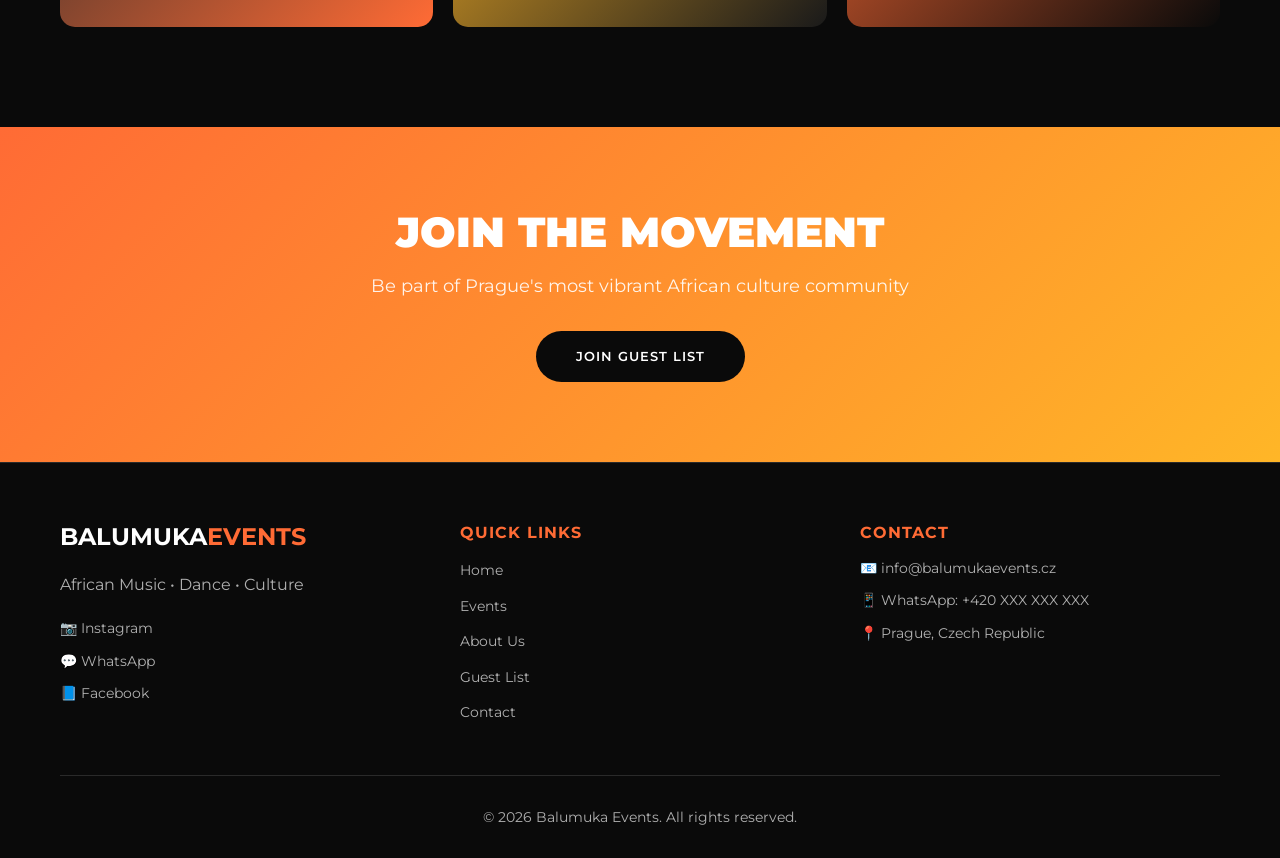
==== commit 46550d59: "about us page in progress" ====
--- a/mockup/about.html
+++ b/mockup/about.html
@@ -40,7 +40,7 @@
         </div>
     </section>
 
-    <!-- Story Section -->
+    <!-- About Us Section -->
     <section class="story-section">
         <div class="container">
             <div class="story-grid">
--- a/mockup/styles.css
+++ b/mockup/styles.css
@@ -500,6 +500,11 @@
     margin-bottom: 10px;
     font-size: 13px;
     color: var(--gray-text);
+}
+
+.event-price {
+    color: var(--primary-color);
+    font-weight: 600;
 }
 
 .event-description {
